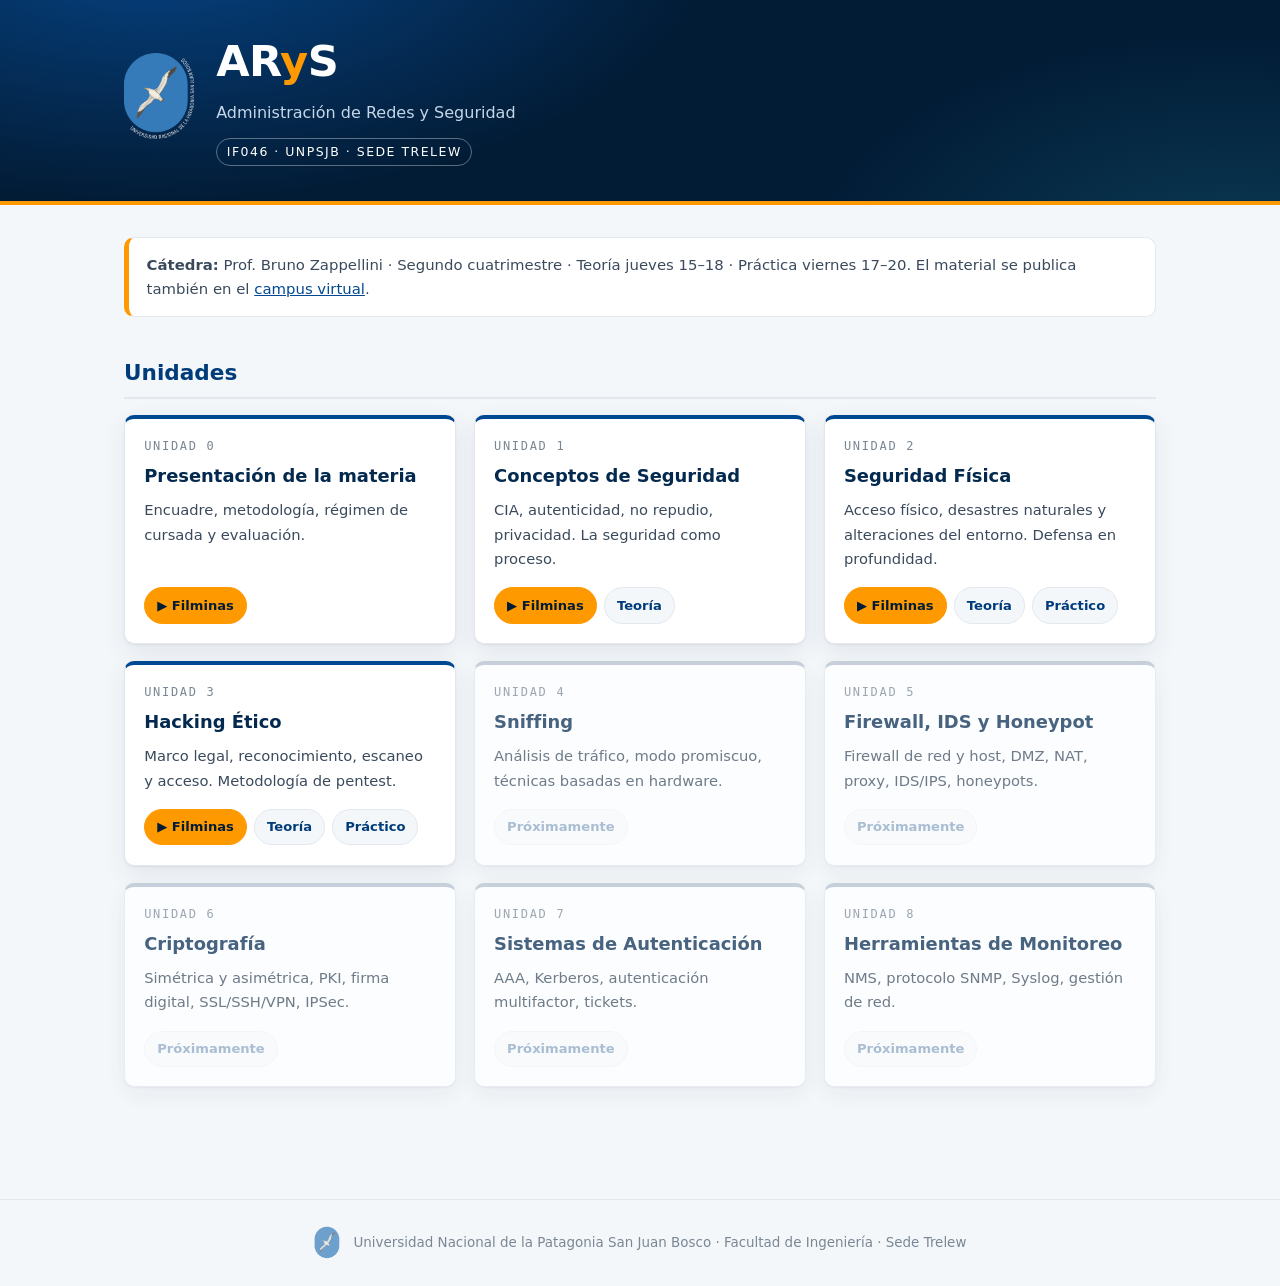
==== index.html @ a15b525d "feat: repositorio ARyS con identidad y unidades 0-3 - Identidad visual: base UNPSJB (Manual de Ident" ====
<!DOCTYPE html>
<html lang="es">
<head>
  <meta charset="utf-8">
  <meta name="viewport" content="width=device-width, initial-scale=1.0">
  <title>ARyS · Administración de Redes y Seguridad</title>
  <meta name="description" content="Material de la asignatura Administración de Redes y Seguridad (IF046) — UNPSJB, Sede Trelew.">
  <link rel="icon" href="identidad/assets/arys-isotipo.svg">
  <link rel="stylesheet" href="identidad/arys-tokens.css">
  <link rel="stylesheet" href="assets/css/arys-site.css">
</head>
<body>
  <header class="cabecera">
    <div class="interior">
      <img class="escudo" src="identidad/assets/unpsjb-escudo-blanco.png" alt="Escudo UNPSJB">
      <div class="titulos">
        <h1>AR<span class="y">y</span>S</h1>
        <p>Administración de Redes y Seguridad</p>
        <span class="codigo">IF046 · UNPSJB · Sede Trelew</span>
      </div>
    </div>
  </header>

  <main>
    <div class="aviso">
      <strong>Cátedra:</strong> Prof. Bruno Zappellini · Segundo cuatrimestre ·
      Teoría jueves 15–18 · Práctica viernes 17–20.
      El material se publica también en el
      <a href="https://campusvirtual.unp.edu.ar/course/view.php?id=1312">campus virtual</a>.
    </div>

    <h2 class="seccion">Unidades</h2>
    <div class="unidades">

      <article class="unidad">
        <span class="num">Unidad 0</span>
        <h3>Presentación de la materia</h3>
        <p>Encuadre, metodología, régimen de cursada y evaluación.</p>
        <div class="enlaces">
          <a class="btn acento" href="slides.html?md=unidades/u00-presentacion/filminas.md">▶ Filminas</a>
        </div>
      </article>

      <article class="unidad">
        <span class="num">Unidad 1</span>
        <h3>Conceptos de Seguridad</h3>
        <p>CIA, autenticidad, no repudio, privacidad. La seguridad como proceso.</p>
        <div class="enlaces">
          <a class="btn acento" href="slides.html?md=unidades/u01-conceptos-seguridad/filminas.md">▶ Filminas</a>
          <a class="btn" href="doc.html?md=unidades/u01-conceptos-seguridad/teoria.md">Teoría</a>
        </div>
      </article>

      <article class="unidad">
        <span class="num">Unidad 2</span>
        <h3>Seguridad Física</h3>
        <p>Acceso físico, desastres naturales y alteraciones del entorno. Defensa en profundidad.</p>
        <div class="enlaces">
          <a class="btn acento" href="slides.html?md=unidades/u02-seguridad-fisica/filminas.md">▶ Filminas</a>
          <a class="btn" href="doc.html?md=unidades/u02-seguridad-fisica/teoria.md">Teoría</a>
          <a class="btn" href="doc.html?md=unidades/u02-seguridad-fisica/practico.md">Práctico</a>
        </div>
      </article>

      <article class="unidad">
        <span class="num">Unidad 3</span>
        <h3>Hacking Ético</h3>
        <p>Marco legal, reconocimiento, escaneo y acceso. Metodología de pentest.</p>
        <div class="enlaces">
          <a class="btn acento" href="slides.html?md=unidades/u03-hacking-etico/filminas.md">▶ Filminas</a>
          <a class="btn" href="doc.html?md=unidades/u03-hacking-etico/teoria.md">Teoría</a>
          <a class="btn" href="doc.html?md=unidades/u03-hacking-etico/practico.md">Práctico</a>
        </div>
      </article>

      <article class="unidad pendiente">
        <span class="num">Unidad 4</span>
        <h3>Sniffing</h3>
        <p>Análisis de tráfico, modo promiscuo, técnicas basadas en hardware.</p>
        <div class="enlaces"><a class="btn" aria-disabled="true">Próximamente</a></div>
      </article>

      <article class="unidad pendiente">
        <span class="num">Unidad 5</span>
        <h3>Firewall, IDS y Honeypot</h3>
        <p>Firewall de red y host, DMZ, NAT, proxy, IDS/IPS, honeypots.</p>
        <div class="enlaces"><a class="btn" aria-disabled="true">Próximamente</a></div>
      </article>

      <article class="unidad pendiente">
        <span class="num">Unidad 6</span>
        <h3>Criptografía</h3>
        <p>Simétrica y asimétrica, PKI, firma digital, SSL/SSH/VPN, IPSec.</p>
        <div class="enlaces"><a class="btn" aria-disabled="true">Próximamente</a></div>
      </article>

      <article class="unidad pendiente">
        <span class="num">Unidad 7</span>
        <h3>Sistemas de Autenticación</h3>
        <p>AAA, Kerberos, autenticación multifactor, tickets.</p>
        <div class="enlaces"><a class="btn" aria-disabled="true">Próximamente</a></div>
      </article>

      <article class="unidad pendiente">
        <span class="num">Unidad 8</span>
        <h3>Herramientas de Monitoreo</h3>
        <p>NMS, protocolo SNMP, Syslog, gestión de red.</p>
        <div class="enlaces"><a class="btn" aria-disabled="true">Próximamente</a></div>
      </article>

    </div>
  </main>

  <footer class="pie">
    <img src="identidad/assets/unpsjb-escudo.png" alt="">
    Universidad Nacional de la Patagonia San Juan Bosco · Facultad de Ingeniería · Sede Trelew
  </footer>
</body>
</html>
---- identidad/arys-tokens.css ----
/* ==========================================================================
   ARyS — Design tokens
   Institutional base: UNPSJB Manual de Identidad Institucional (Res. 505/81)
     - Azul oficial ......... RGB 0 / 73 / 146
     - Amarillo-anaranjado .. RGB 255 / 153 / 0
   Course identity (ARyS) extends that base with semantic colors taken from
   the subject matter: network, threat, control, evidence.
   ========================================================================== */

:root {
  /* --- Institutional (do not alter) --- */
  --unpsjb-azul:            #004992;
  --unpsjb-naranja:         #FF9900;
  --unpsjb-azur:            #3078B4; /* shield field */
  --unpsjb-tinta:           #1A1A1A;

  /* --- ARyS extended palette --- */
  --arys-azul-900:          #021C36;
  --arys-azul-800:          #03294F;
  --arys-azul-700:          #003C7A;
  --arys-azul-600:          #004992;
  --arys-azul-500:          #0A63C4;
  --arys-azul-300:          #6FA8E0;
  --arys-azul-100:          #D6E6F7;

  --arys-naranja:           #FF9900;
  --arys-naranja-claro:     #FFC061;

  /* Semantic — mapped to course concepts */
  --arys-red:               #35C4DC; /* network / traffic          */
  --arys-amenaza:           #E5484D; /* threat / attack / risk      */
  --arys-control:           #3DA35D; /* control / countermeasure    */
  --arys-evidencia:         #A78BFA; /* logging / audit / evidence  */

  /* Neutrals */
  --arys-blanco:            #FFFFFF;
  --arys-niebla:            #F4F7FA;
  --arys-gris-100:          #E3E8EF;
  --arys-gris-300:          #B4C0CE;
  --arys-gris-500:          #7A8794;
  --arys-gris-700:          #3A4A5C;

  /* Typography — system stacks only, so slides render offline */
  --arys-font-titulo: "Trebuchet MS", "Verdana", "DejaVu Sans", system-ui, sans-serif;
  --arys-font-texto:  system-ui, -apple-system, "Segoe UI", Roboto, "Noto Sans", "DejaVu Sans", sans-serif;
  --arys-font-mono:   ui-monospace, "JetBrains Mono", "Fira Code", "DejaVu Sans Mono", Consolas, monospace;

  --arys-radio:       10px;
  --arys-borde:       1px solid var(--arys-gris-100);
  --arys-sombra:      0 1px 2px rgba(2, 28, 54, .06), 0 8px 24px rgba(2, 28, 54, .08);
}
---- assets/css/arys-site.css ----
/* ==========================================================================
   ARyS — Portal and document reader
   Depends on identidad/arys-tokens.css
   ========================================================================== */

* { box-sizing: border-box; }

body {
  margin: 0;
  font-family: var(--arys-font-texto);
  color: var(--arys-gris-700);
  background: var(--arys-niebla);
  line-height: 1.65;
  -webkit-font-smoothing: antialiased;
}

a { color: var(--arys-azul-600); }

/* --- Institutional header --- */
.cabecera {
  background: var(--arys-azul-900);
  background-image:
    radial-gradient(900px 420px at 12% -30%, rgba(10, 99, 196, .55), transparent 62%),
    radial-gradient(700px 380px at 96% 130%, rgba(53, 196, 220, .18), transparent 60%);
  color: var(--arys-blanco);
  border-bottom: 4px solid var(--arys-naranja);
}
.cabecera .interior {
  max-width: 1080px; margin: 0 auto; padding: 1.6rem 1.5rem 2.2rem;
  display: flex; align-items: center; gap: 1.4rem; flex-wrap: wrap;
}
.cabecera img.escudo { height: 86px; }
.cabecera .titulos { flex: 1 1 320px; }
.cabecera h1 {
  font-family: var(--arys-font-titulo);
  font-size: clamp(1.8rem, 4vw, 2.7rem);
  margin: 0 0 .2rem;
  letter-spacing: -.01em;
}
.cabecera h1 .y { color: var(--arys-naranja); }
.cabecera p { margin: 0; color: var(--arys-azul-100); opacity: .92; }
.cabecera .codigo {
  display: inline-block; margin-top: .7rem; padding: .18rem .6rem;
  border: 1px solid rgba(255, 255, 255, .35); border-radius: 999px;
  font-size: .78rem; letter-spacing: .12em; text-transform: uppercase;
}

main { max-width: 1080px; margin: 0 auto; padding: 2rem 1.5rem 4rem; }

h2.seccion {
  font-family: var(--arys-font-titulo);
  color: var(--arys-azul-700);
  font-size: 1.35rem;
  margin: 2.4rem 0 1rem;
  padding-bottom: .4rem;
  border-bottom: 2px solid var(--arys-gris-100);
}
h2.seccion:first-child { margin-top: 0; }

/* --- Unit cards --- */
.unidades { display: grid; grid-template-columns: repeat(auto-fill, minmax(300px, 1fr)); gap: 1.1rem; }
.unidad {
  background: var(--arys-blanco);
  border: var(--arys-borde);
  border-radius: var(--arys-radio);
  box-shadow: var(--arys-sombra);
  padding: 1.1rem 1.2rem 1.2rem;
  display: flex; flex-direction: column;
  border-top: 4px solid var(--arys-azul-600);
}
.unidad.pendiente { border-top-color: var(--arys-gris-300); opacity: .72; }
.unidad .num {
  font-family: var(--arys-font-mono); font-size: .75rem; letter-spacing: .14em;
  text-transform: uppercase; color: var(--arys-gris-500);
}
.unidad h3 { margin: .25rem 0 .5rem; font-size: 1.12rem; color: var(--arys-azul-800); font-family: var(--arys-font-titulo); }
.unidad p { margin: 0 0 1rem; font-size: .92rem; color: var(--arys-gris-700); flex: 1; }
.unidad .enlaces { display: flex; flex-wrap: wrap; gap: .45rem; }

.btn {
  display: inline-flex; align-items: center; gap: .35rem;
  padding: .4rem .75rem; border-radius: 999px;
  font-size: .82rem; font-weight: 600; text-decoration: none;
  border: 1px solid var(--arys-gris-100); color: var(--arys-azul-700);
  background: var(--arys-niebla); transition: .15s;
}
.btn:hover { background: var(--arys-azul-100); border-color: var(--arys-azul-300); }
.btn.primario { background: var(--arys-azul-600); border-color: var(--arys-azul-600); color: #fff; }
.btn.primario:hover { background: var(--arys-azul-500); }
.btn.acento { background: var(--arys-naranja); border-color: var(--arys-naranja); color: var(--arys-azul-900); }
.btn.acento:hover { background: var(--arys-naranja-claro); }
.btn[aria-disabled="true"] { opacity: .45; pointer-events: none; }

.aviso {
  background: #fff; border: var(--arys-borde); border-left: 5px solid var(--arys-naranja);
  border-radius: var(--arys-radio); padding: .9rem 1.1rem; font-size: .93rem;
}

.pie {
  border-top: 1px solid var(--arys-gris-100);
  margin-top: 3rem; padding: 1.6rem 1.5rem;
  text-align: center; color: var(--arys-gris-500); font-size: .84rem;
}
.pie img { height: 34px; vertical-align: middle; margin-right: .5rem; opacity: .7; }

/* --- Document reader --- */
.doc {
  background: #fff; border: var(--arys-borde); border-radius: var(--arys-radio);
  box-shadow: var(--arys-sombra); padding: 2.2rem clamp(1.1rem, 4vw, 3rem);
}
.doc h1 { font-family: var(--arys-font-titulo); color: var(--arys-azul-800); font-size: 1.9rem; margin-top: 0; }
.doc h2 {
  font-family: var(--arys-font-titulo); color: var(--arys-azul-700);
  margin-top: 2.2rem; padding-bottom: .3rem; border-bottom: 2px solid var(--arys-gris-100);
}
.doc h3 { font-family: var(--arys-font-titulo); color: var(--arys-azul-600); margin-top: 1.6rem; }
.doc code {
  font-family: var(--arys-font-mono); font-size: .88em;
  background: var(--arys-azul-100); color: var(--arys-azul-800);
  padding: .1em .35em; border-radius: 5px;
}
.doc pre {
  background: var(--arys-azul-900); color: #D5E3F0;
  padding: 1rem 1.2rem; border-radius: var(--arys-radio);
  overflow-x: auto; font-size: .86rem;
}
.doc pre code { background: none; color: inherit; padding: 0; }
.doc table { border-collapse: collapse; width: 100%; font-size: .92rem; margin: 1rem 0; display: block; overflow-x: auto; }
.doc th { background: var(--arys-azul-100); text-align: left; padding: .5rem .7rem; border-bottom: 2px solid var(--arys-azul-600); }
.doc td { padding: .5rem .7rem; border-bottom: 1px solid var(--arys-gris-100); }
.doc blockquote {
  margin: 1rem 0; padding: .7rem 1.1rem;
  background: var(--arys-niebla); border-left: 5px solid var(--arys-naranja);
  border-radius: 0 var(--arys-radio) var(--arys-radio) 0;
}
.doc img { max-width: 100%; }
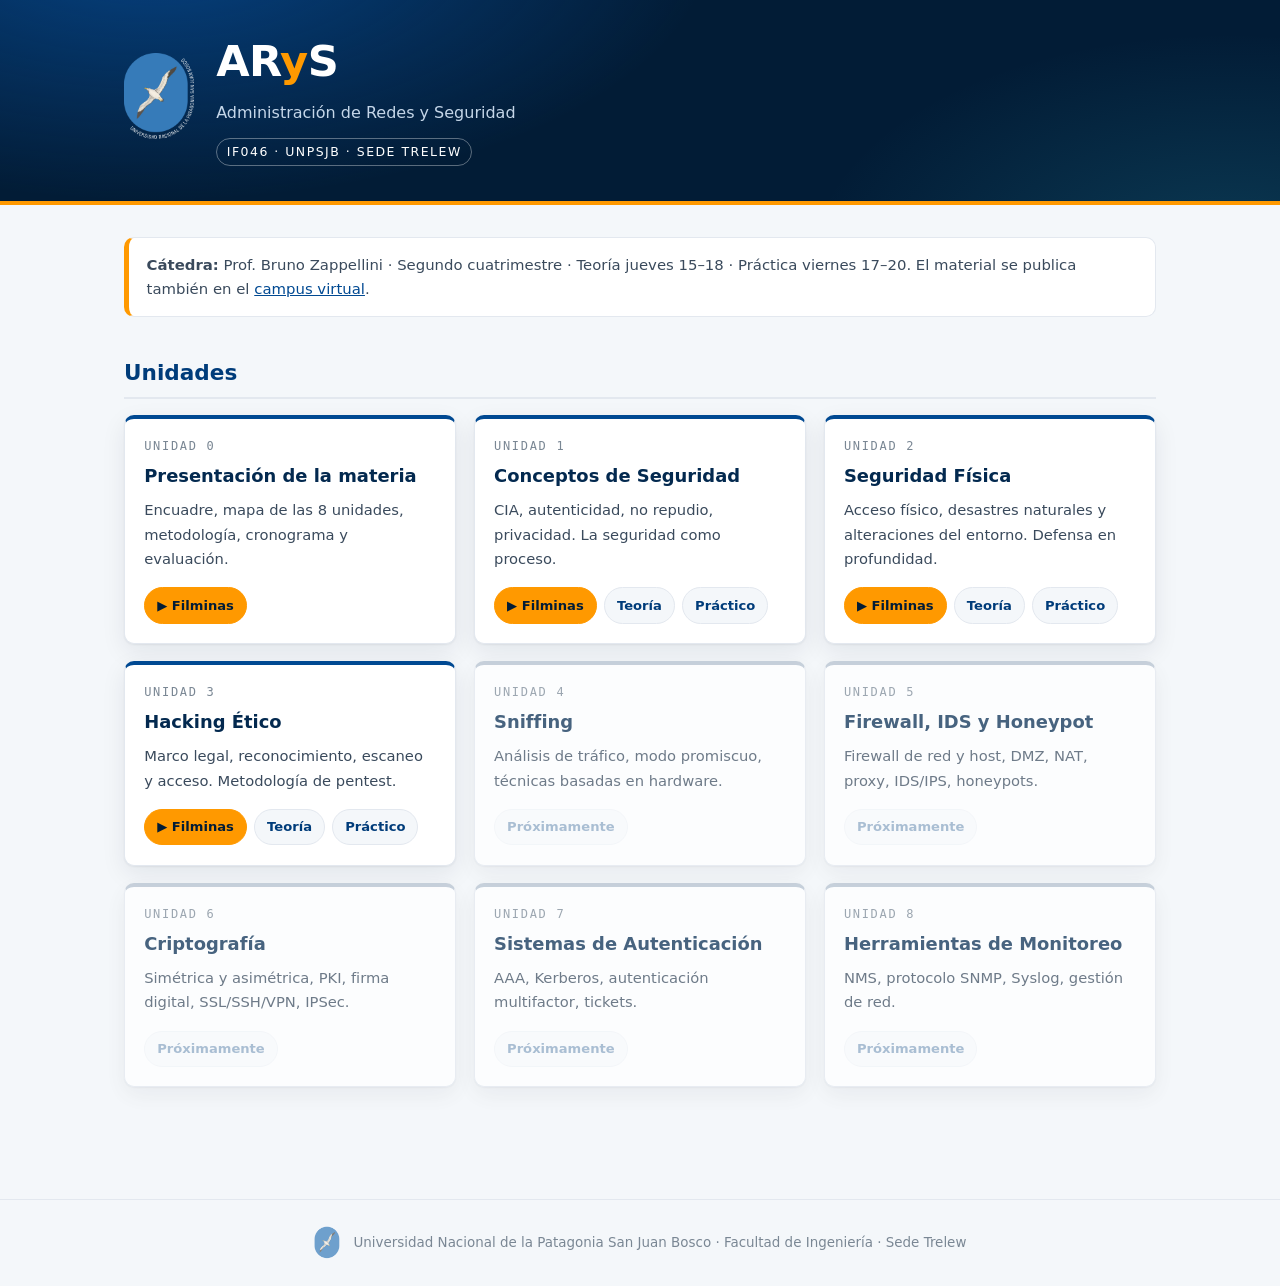
==== commit a8772d68: "feat(u0,u1): completar presentación de la materia y Conceptos de Seguridad - U0 Presentación: 15 sli" ====
--- a/index.html
+++ b/index.html
@@ -35,9 +35,9 @@
       <article class="unidad">
         <span class="num">Unidad 0</span>
         <h3>Presentación de la materia</h3>
-        <p>Encuadre, metodología, régimen de cursada y evaluación.</p>
+        <p>Encuadre, mapa de las 8 unidades, metodología, cronograma y evaluación.</p>
         <div class="enlaces">
-          <a class="btn acento" href="slides.html?md=unidades/u00-presentacion/filminas.md">▶ Filminas</a>
+          <a class="btn acento" href="unidades/u00-presentacion/filminas.html">▶ Filminas</a>
         </div>
       </article>
 
@@ -46,8 +46,9 @@
         <h3>Conceptos de Seguridad</h3>
         <p>CIA, autenticidad, no repudio, privacidad. La seguridad como proceso.</p>
         <div class="enlaces">
-          <a class="btn acento" href="slides.html?md=unidades/u01-conceptos-seguridad/filminas.md">▶ Filminas</a>
+          <a class="btn acento" href="unidades/u01-conceptos-seguridad/filminas.html">▶ Filminas</a>
           <a class="btn" href="doc.html?md=unidades/u01-conceptos-seguridad/teoria.md">Teoría</a>
+          <a class="btn" href="doc.html?md=unidades/u01-conceptos-seguridad/practico.md">Práctico</a>
         </div>
       </article>
 
@@ -56,7 +57,7 @@
         <h3>Seguridad Física</h3>
         <p>Acceso físico, desastres naturales y alteraciones del entorno. Defensa en profundidad.</p>
         <div class="enlaces">
-          <a class="btn acento" href="slides.html?md=unidades/u02-seguridad-fisica/filminas.md">▶ Filminas</a>
+          <a class="btn acento" href="unidades/u02-seguridad-fisica/filminas.html">▶ Filminas</a>
           <a class="btn" href="doc.html?md=unidades/u02-seguridad-fisica/teoria.md">Teoría</a>
           <a class="btn" href="doc.html?md=unidades/u02-seguridad-fisica/practico.md">Práctico</a>
         </div>
@@ -67,7 +68,7 @@
         <h3>Hacking Ético</h3>
         <p>Marco legal, reconocimiento, escaneo y acceso. Metodología de pentest.</p>
         <div class="enlaces">
-          <a class="btn acento" href="slides.html?md=unidades/u03-hacking-etico/filminas.md">▶ Filminas</a>
+          <a class="btn acento" href="unidades/u03-hacking-etico/filminas.html">▶ Filminas</a>
           <a class="btn" href="doc.html?md=unidades/u03-hacking-etico/teoria.md">Teoría</a>
           <a class="btn" href="doc.html?md=unidades/u03-hacking-etico/practico.md">Práctico</a>
         </div>
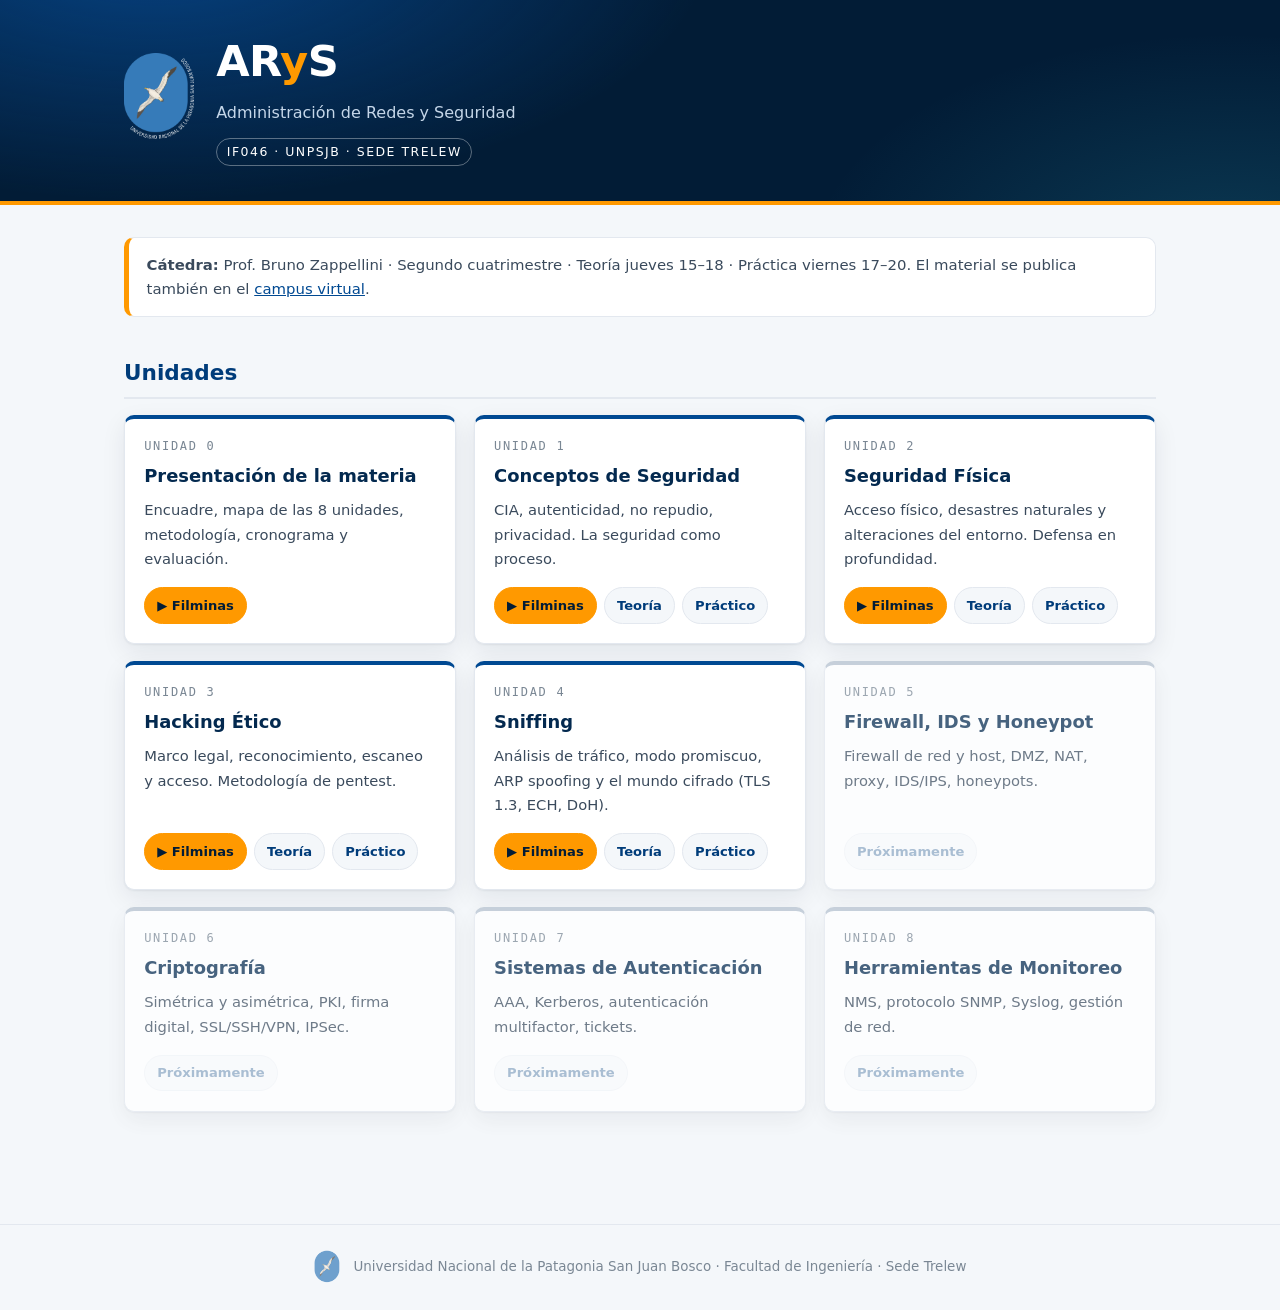
==== commit bcfbea7d: "feat(u04): Sniffing — filminas, teoría, práctico y diagramas - Contenidos mínimos del programa: anál" ====
--- a/index.html
+++ b/index.html
@@ -74,11 +74,15 @@
         </div>
       </article>
 
-      <article class="unidad pendiente">
+      <article class="unidad">
         <span class="num">Unidad 4</span>
         <h3>Sniffing</h3>
-        <p>Análisis de tráfico, modo promiscuo, técnicas basadas en hardware.</p>
-        <div class="enlaces"><a class="btn" aria-disabled="true">Próximamente</a></div>
+        <p>Análisis de tráfico, modo promiscuo, ARP spoofing y el mundo cifrado (TLS 1.3, ECH, DoH).</p>
+        <div class="enlaces">
+          <a class="btn acento" href="unidades/u04-sniffing/filminas.html">▶ Filminas</a>
+          <a class="btn" href="doc.html?md=unidades/u04-sniffing/teoria.md">Teoría</a>
+          <a class="btn" href="doc.html?md=unidades/u04-sniffing/practico.md">Práctico</a>
+        </div>
       </article>
 
       <article class="unidad pendiente">
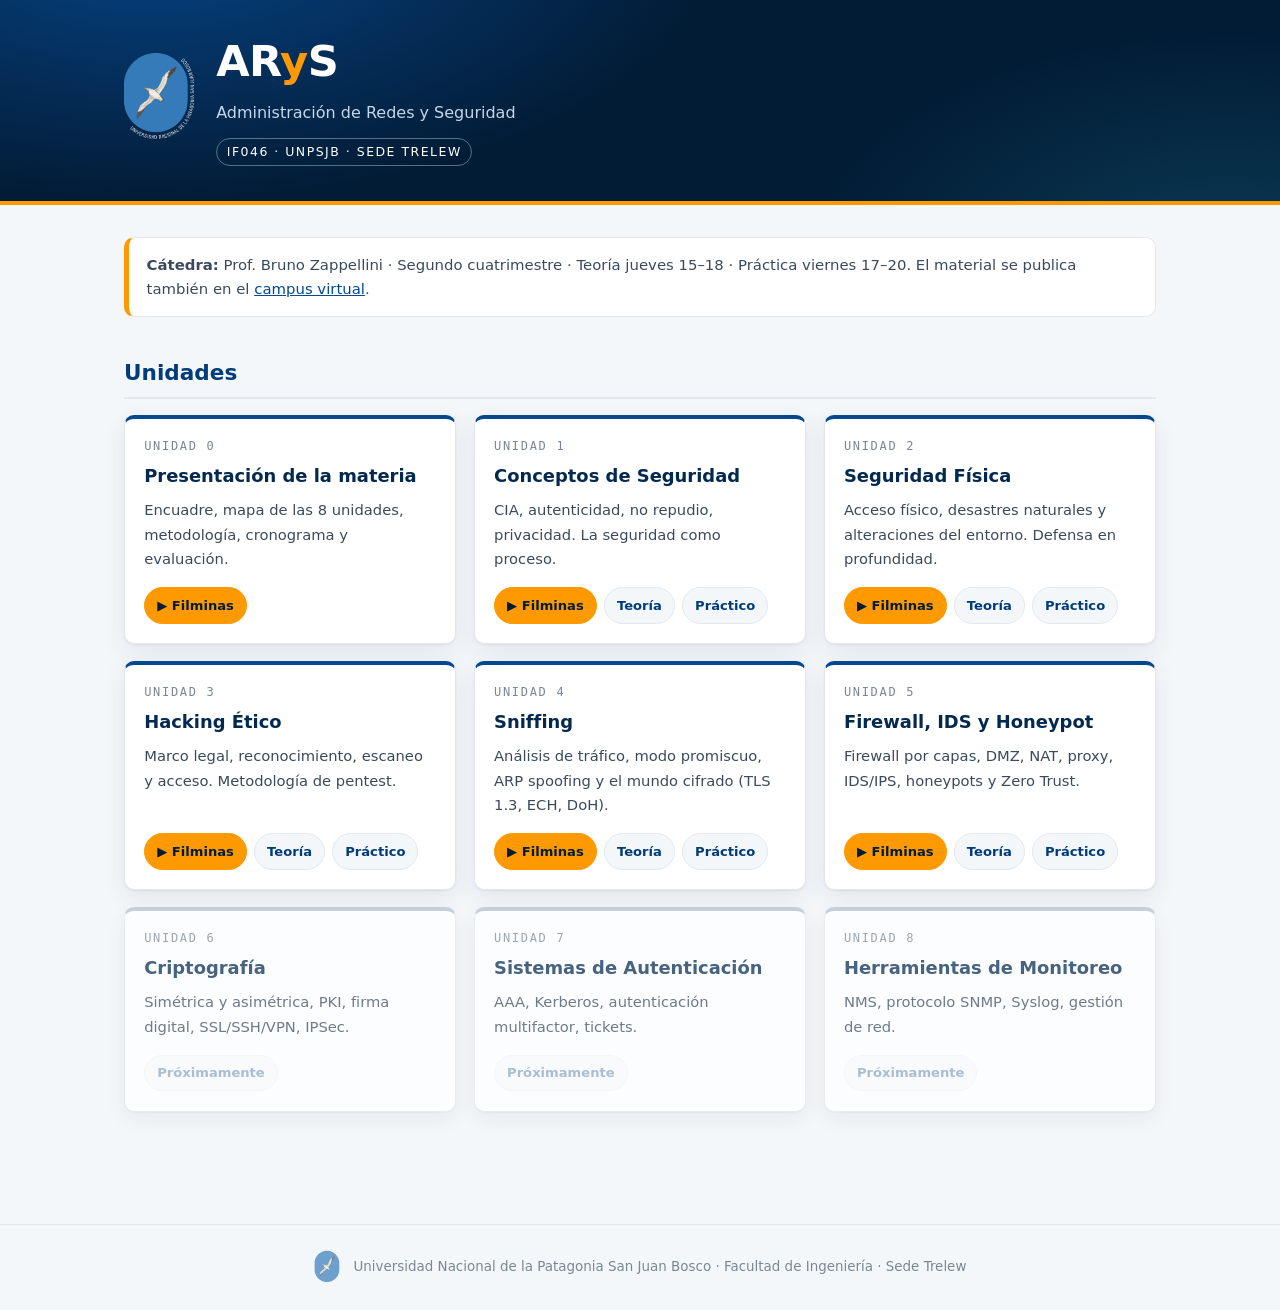
==== commit a1af744d: "feat(u05): Firewall, IDS y Honeypot — filminas, teoría, práctico y diagramas - Contenidos mínimos: f" ====
--- a/index.html
+++ b/index.html
@@ -85,11 +85,15 @@
         </div>
       </article>
 
-      <article class="unidad pendiente">
+      <article class="unidad">
         <span class="num">Unidad 5</span>
         <h3>Firewall, IDS y Honeypot</h3>
-        <p>Firewall de red y host, DMZ, NAT, proxy, IDS/IPS, honeypots.</p>
-        <div class="enlaces"><a class="btn" aria-disabled="true">Próximamente</a></div>
+        <p>Firewall por capas, DMZ, NAT, proxy, IDS/IPS, honeypots y Zero Trust.</p>
+        <div class="enlaces">
+          <a class="btn acento" href="unidades/u05-firewall-ids-honeypot/filminas.html">▶ Filminas</a>
+          <a class="btn" href="doc.html?md=unidades/u05-firewall-ids-honeypot/teoria.md">Teoría</a>
+          <a class="btn" href="doc.html?md=unidades/u05-firewall-ids-honeypot/practico.md">Práctico</a>
+        </div>
       </article>
 
       <article class="unidad pendiente">
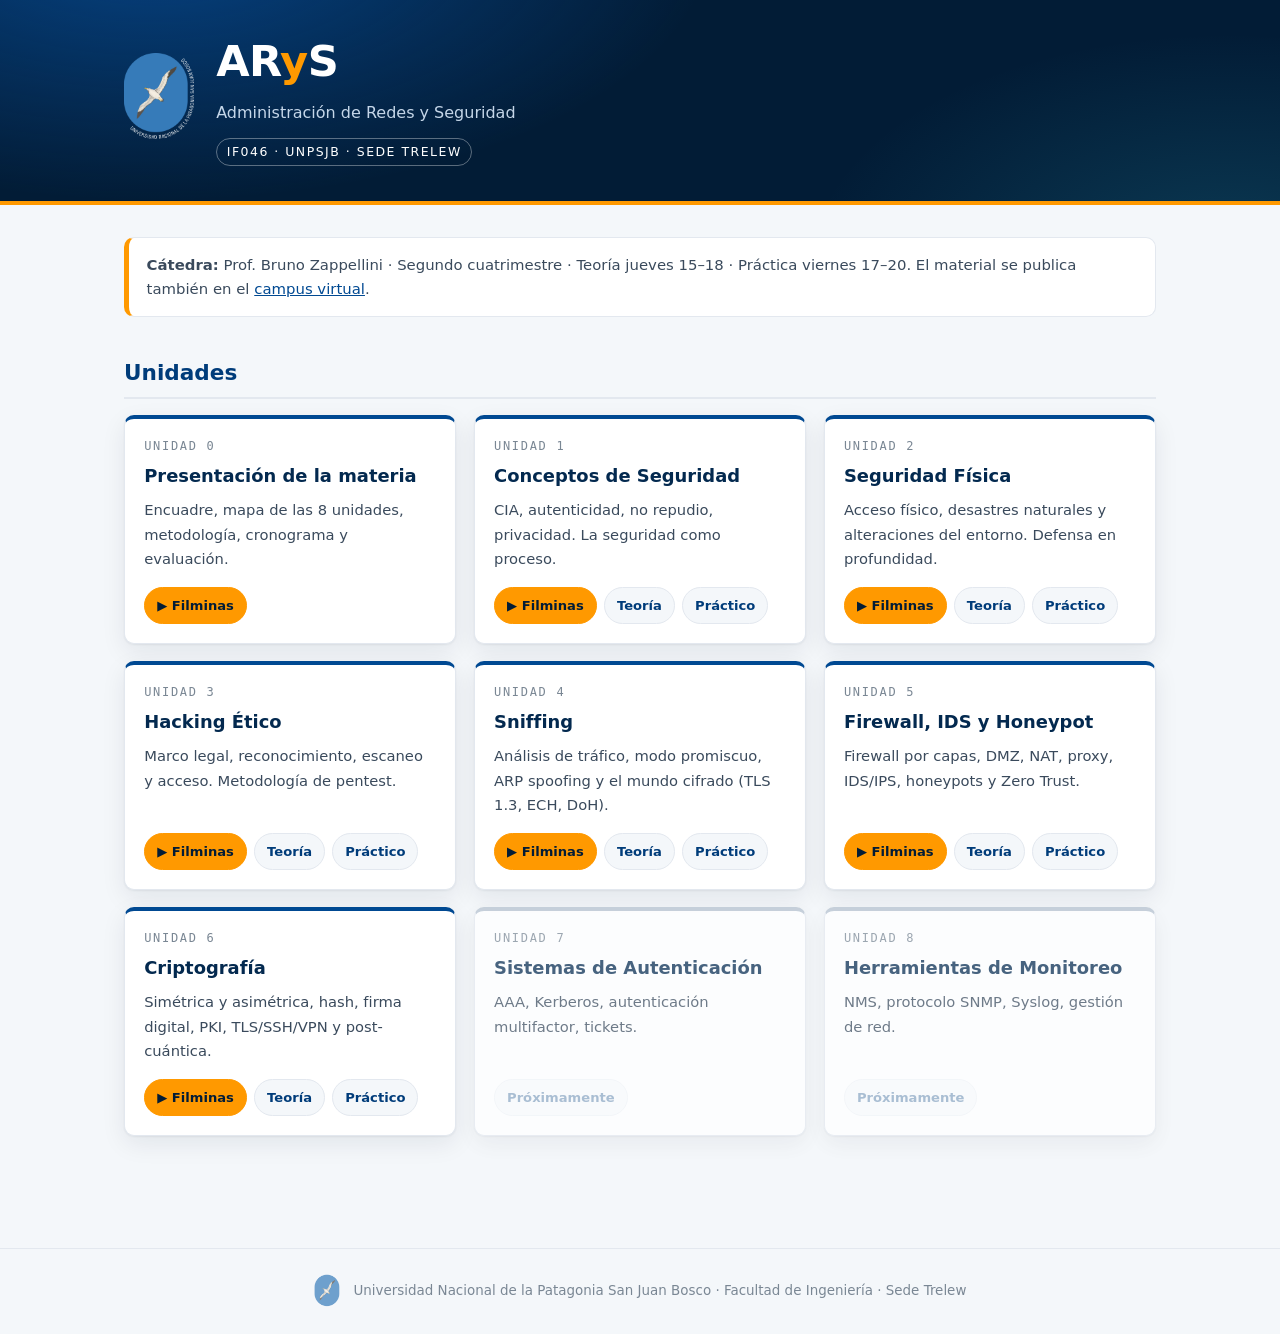
==== commit 7c1491c3: "feat(u06): Criptografía — filminas, teoría, práctico y diagramas - Contenidos mínimos: simétrica (bl" ====
--- a/index.html
+++ b/index.html
@@ -96,11 +96,15 @@
         </div>
       </article>
 
-      <article class="unidad pendiente">
+      <article class="unidad">
         <span class="num">Unidad 6</span>
         <h3>Criptografía</h3>
-        <p>Simétrica y asimétrica, PKI, firma digital, SSL/SSH/VPN, IPSec.</p>
-        <div class="enlaces"><a class="btn" aria-disabled="true">Próximamente</a></div>
+        <p>Simétrica y asimétrica, hash, firma digital, PKI, TLS/SSH/VPN y post-cuántica.</p>
+        <div class="enlaces">
+          <a class="btn acento" href="unidades/u06-criptografia/filminas.html">▶ Filminas</a>
+          <a class="btn" href="doc.html?md=unidades/u06-criptografia/teoria.md">Teoría</a>
+          <a class="btn" href="doc.html?md=unidades/u06-criptografia/practico.md">Práctico</a>
+        </div>
       </article>
 
       <article class="unidad pendiente">
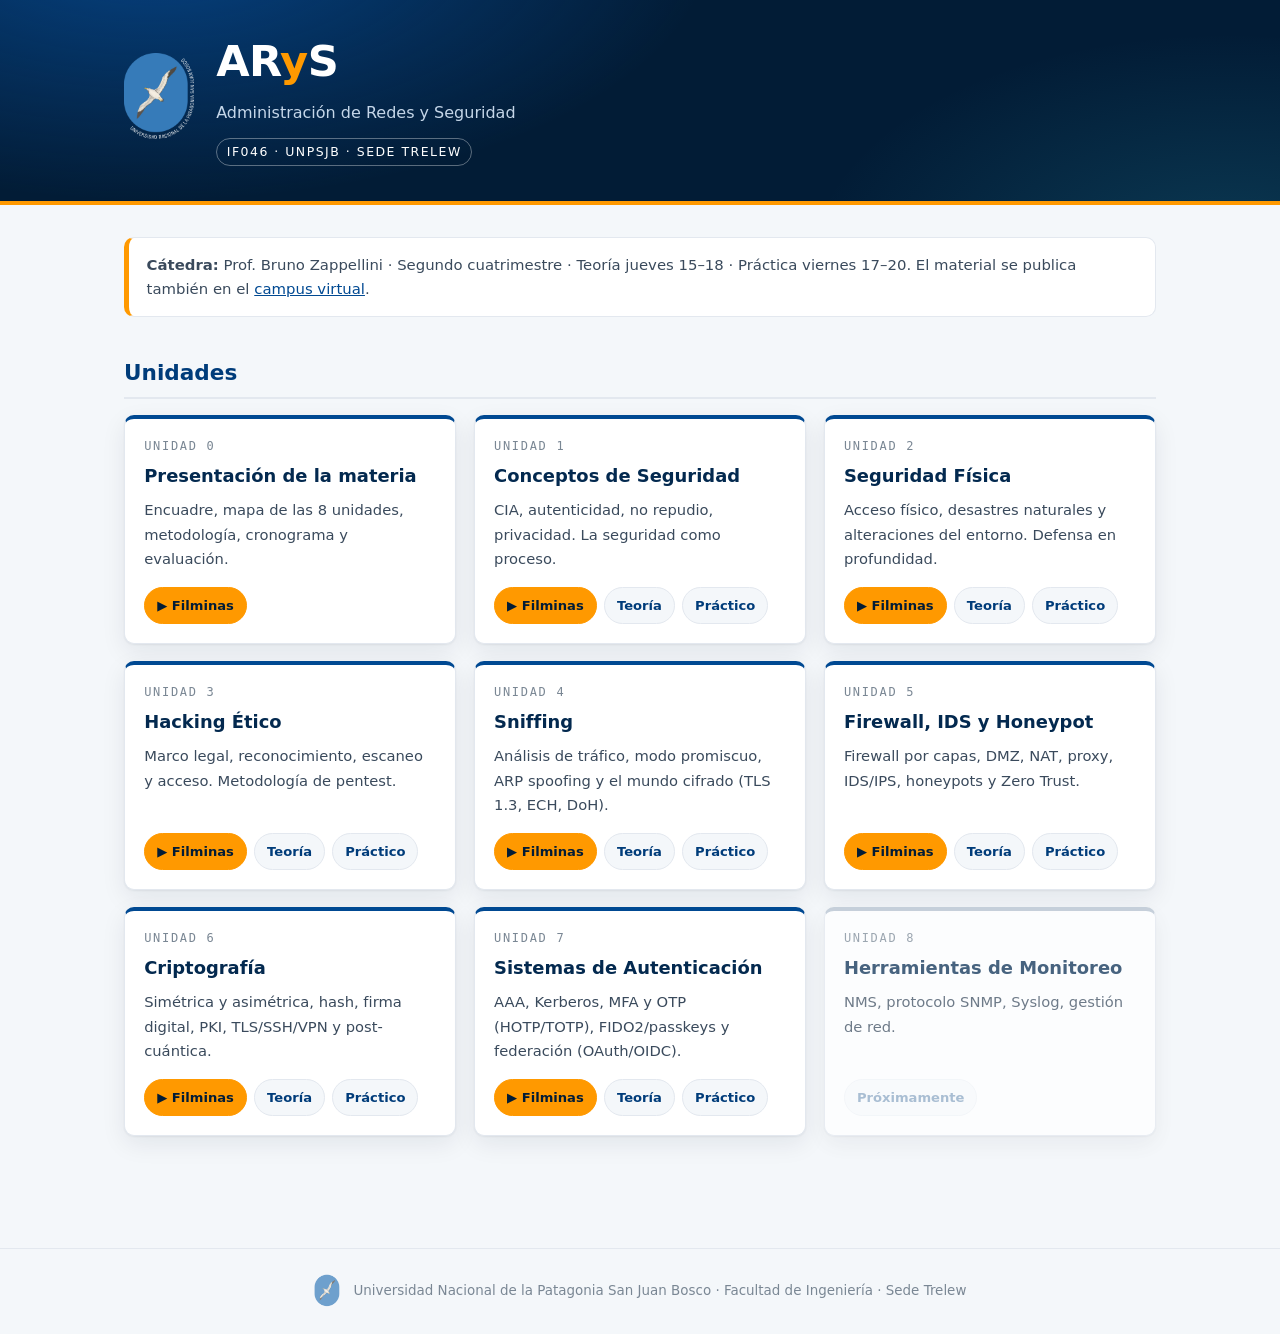
==== commit 7436d344: "feat(u07): Sistemas de Autenticación — filminas, teoría, práctico y diagramas - Contenidos mínimos: " ====
--- a/index.html
+++ b/index.html
@@ -107,11 +107,15 @@
         </div>
       </article>
 
-      <article class="unidad pendiente">
+      <article class="unidad">
         <span class="num">Unidad 7</span>
         <h3>Sistemas de Autenticación</h3>
-        <p>AAA, Kerberos, autenticación multifactor, tickets.</p>
-        <div class="enlaces"><a class="btn" aria-disabled="true">Próximamente</a></div>
+        <p>AAA, Kerberos, MFA y OTP (HOTP/TOTP), FIDO2/passkeys y federación (OAuth/OIDC).</p>
+        <div class="enlaces">
+          <a class="btn acento" href="unidades/u07-autenticacion/filminas.html">▶ Filminas</a>
+          <a class="btn" href="doc.html?md=unidades/u07-autenticacion/teoria.md">Teoría</a>
+          <a class="btn" href="doc.html?md=unidades/u07-autenticacion/practico.md">Práctico</a>
+        </div>
       </article>
 
       <article class="unidad pendiente">
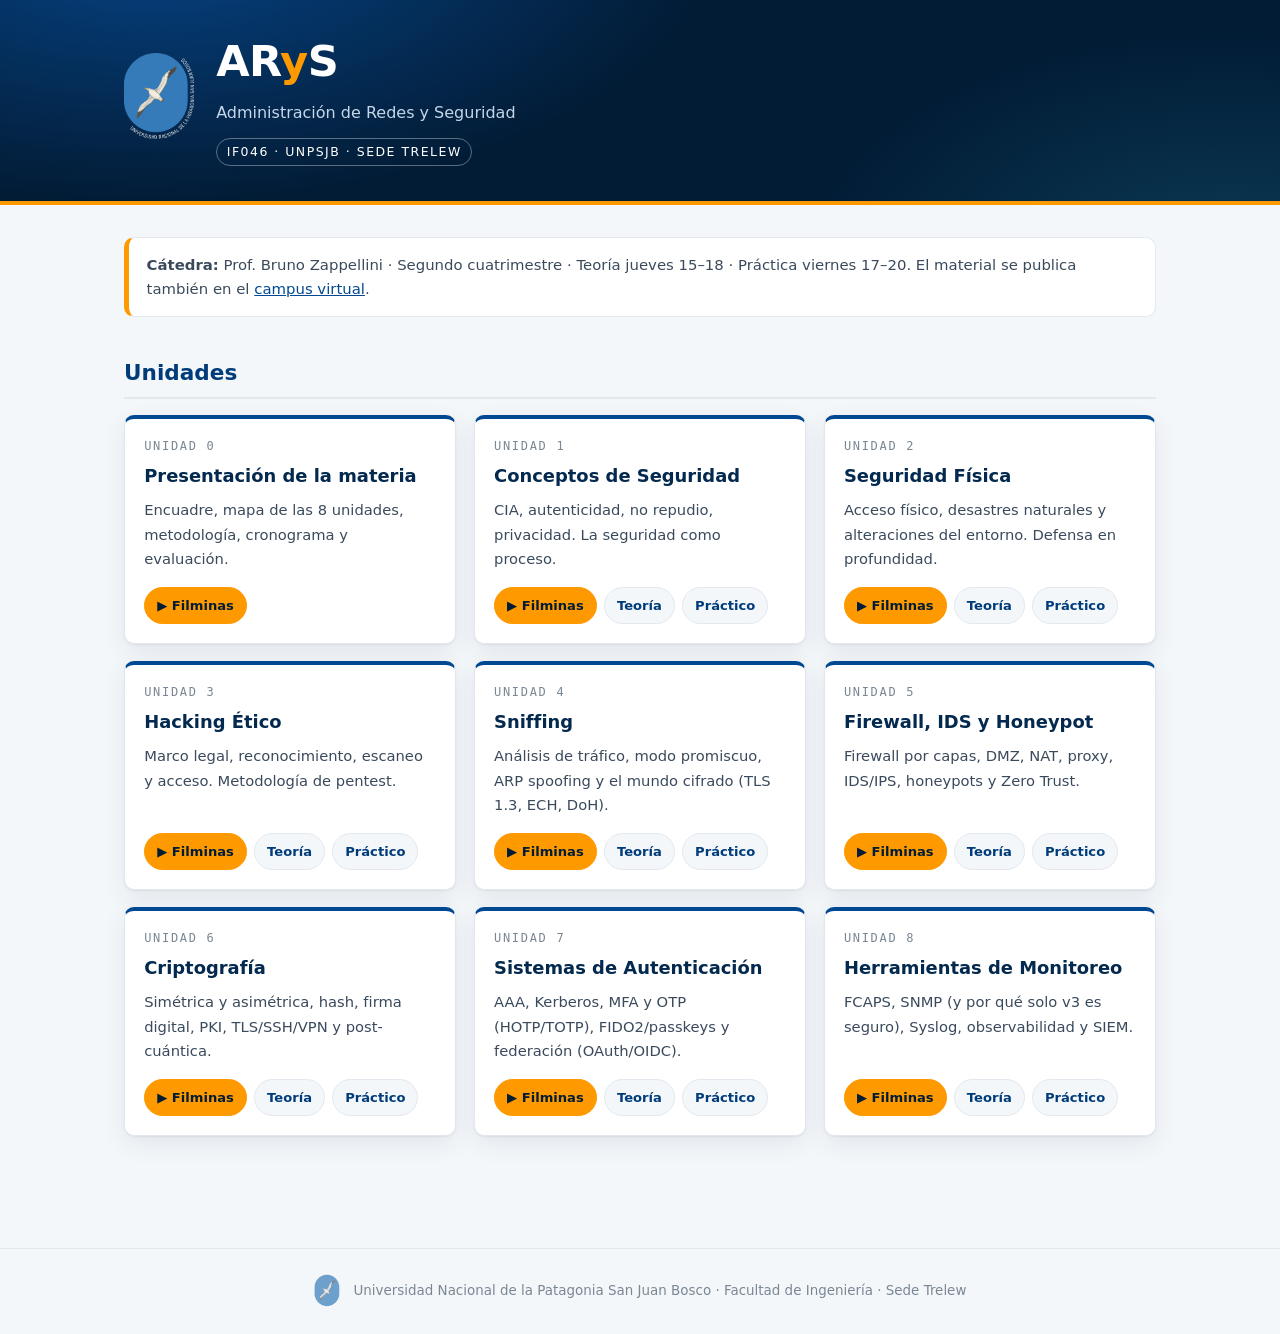
==== commit 564ca9a4: "feat(u08): Herramientas de Monitoreo — filminas, teoría, práctico y diagramas - Contenidos mínimos: " ====
--- a/index.html
+++ b/index.html
@@ -118,11 +118,15 @@
         </div>
       </article>
 
-      <article class="unidad pendiente">
+      <article class="unidad">
         <span class="num">Unidad 8</span>
         <h3>Herramientas de Monitoreo</h3>
-        <p>NMS, protocolo SNMP, Syslog, gestión de red.</p>
-        <div class="enlaces"><a class="btn" aria-disabled="true">Próximamente</a></div>
+        <p>FCAPS, SNMP (y por qué solo v3 es seguro), Syslog, observabilidad y SIEM.</p>
+        <div class="enlaces">
+          <a class="btn acento" href="unidades/u08-monitoreo/filminas.html">▶ Filminas</a>
+          <a class="btn" href="doc.html?md=unidades/u08-monitoreo/teoria.md">Teoría</a>
+          <a class="btn" href="doc.html?md=unidades/u08-monitoreo/practico.md">Práctico</a>
+        </div>
       </article>
 
     </div>
